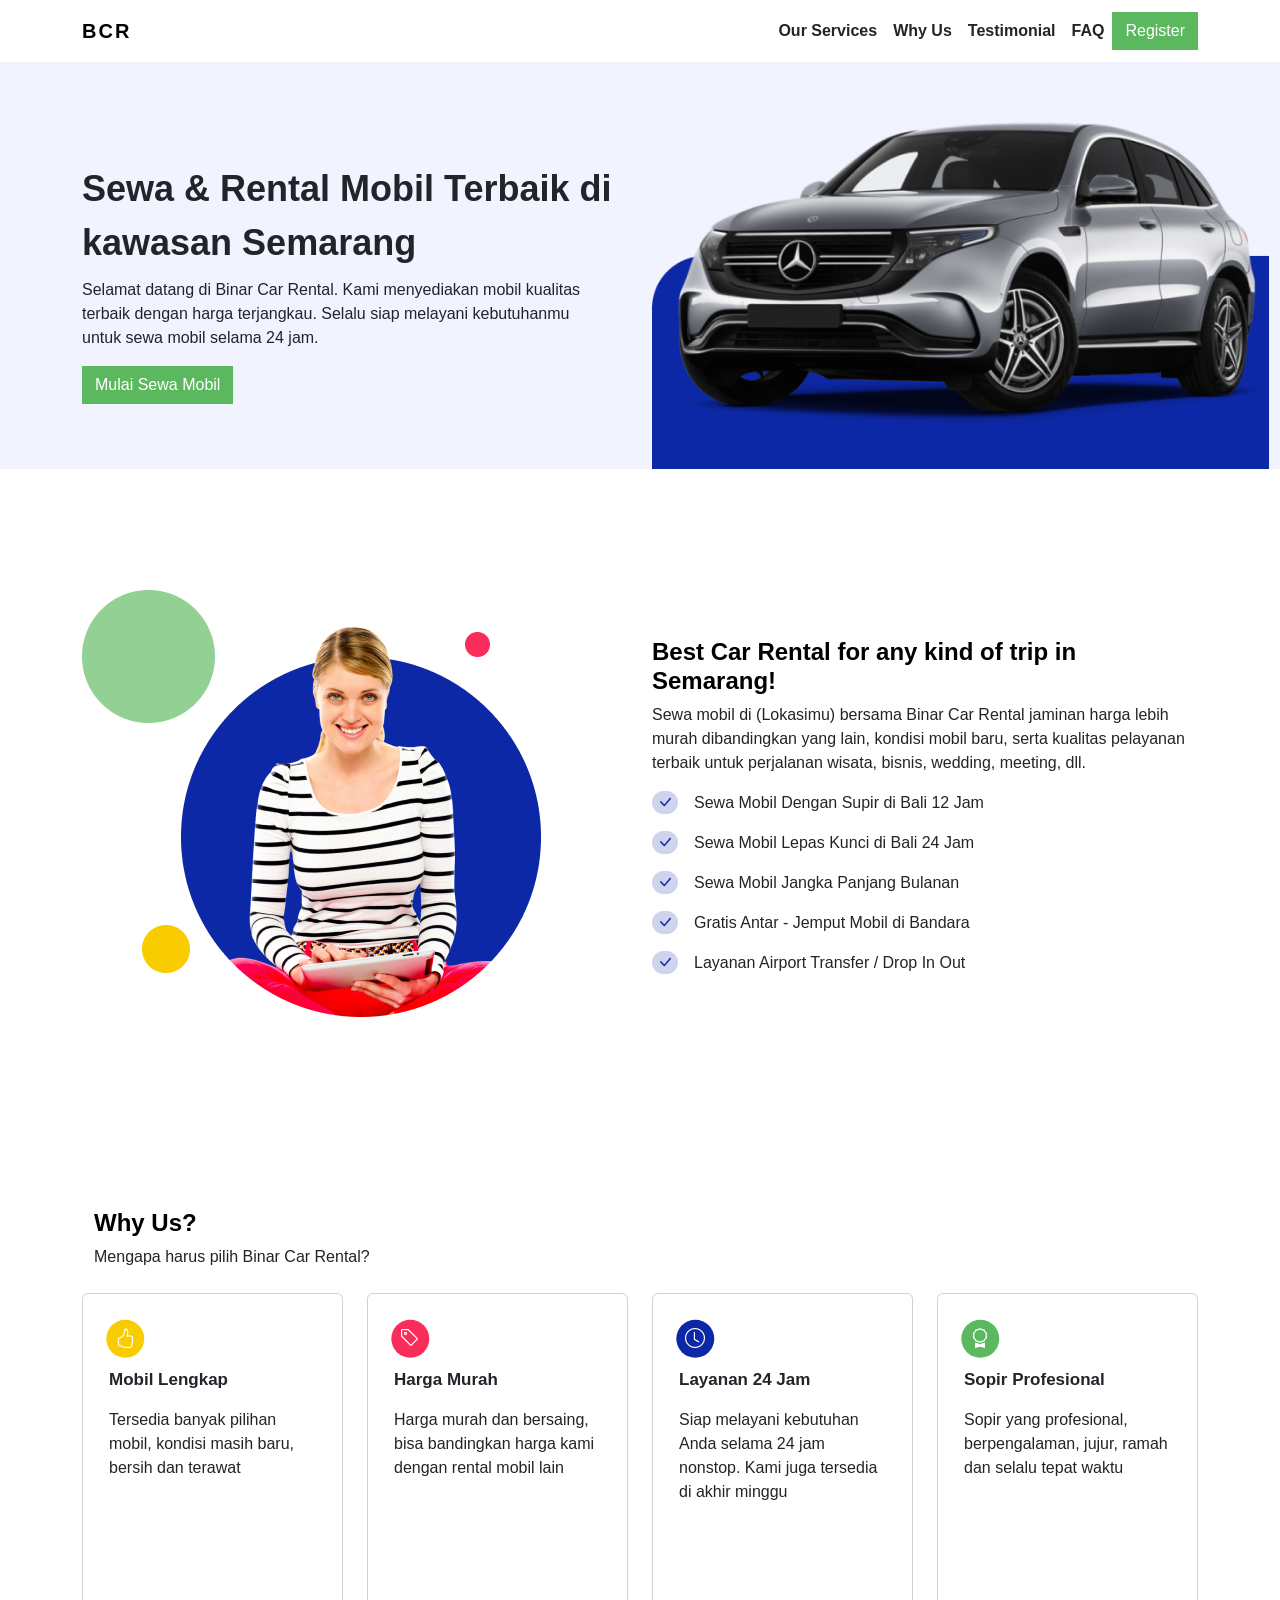
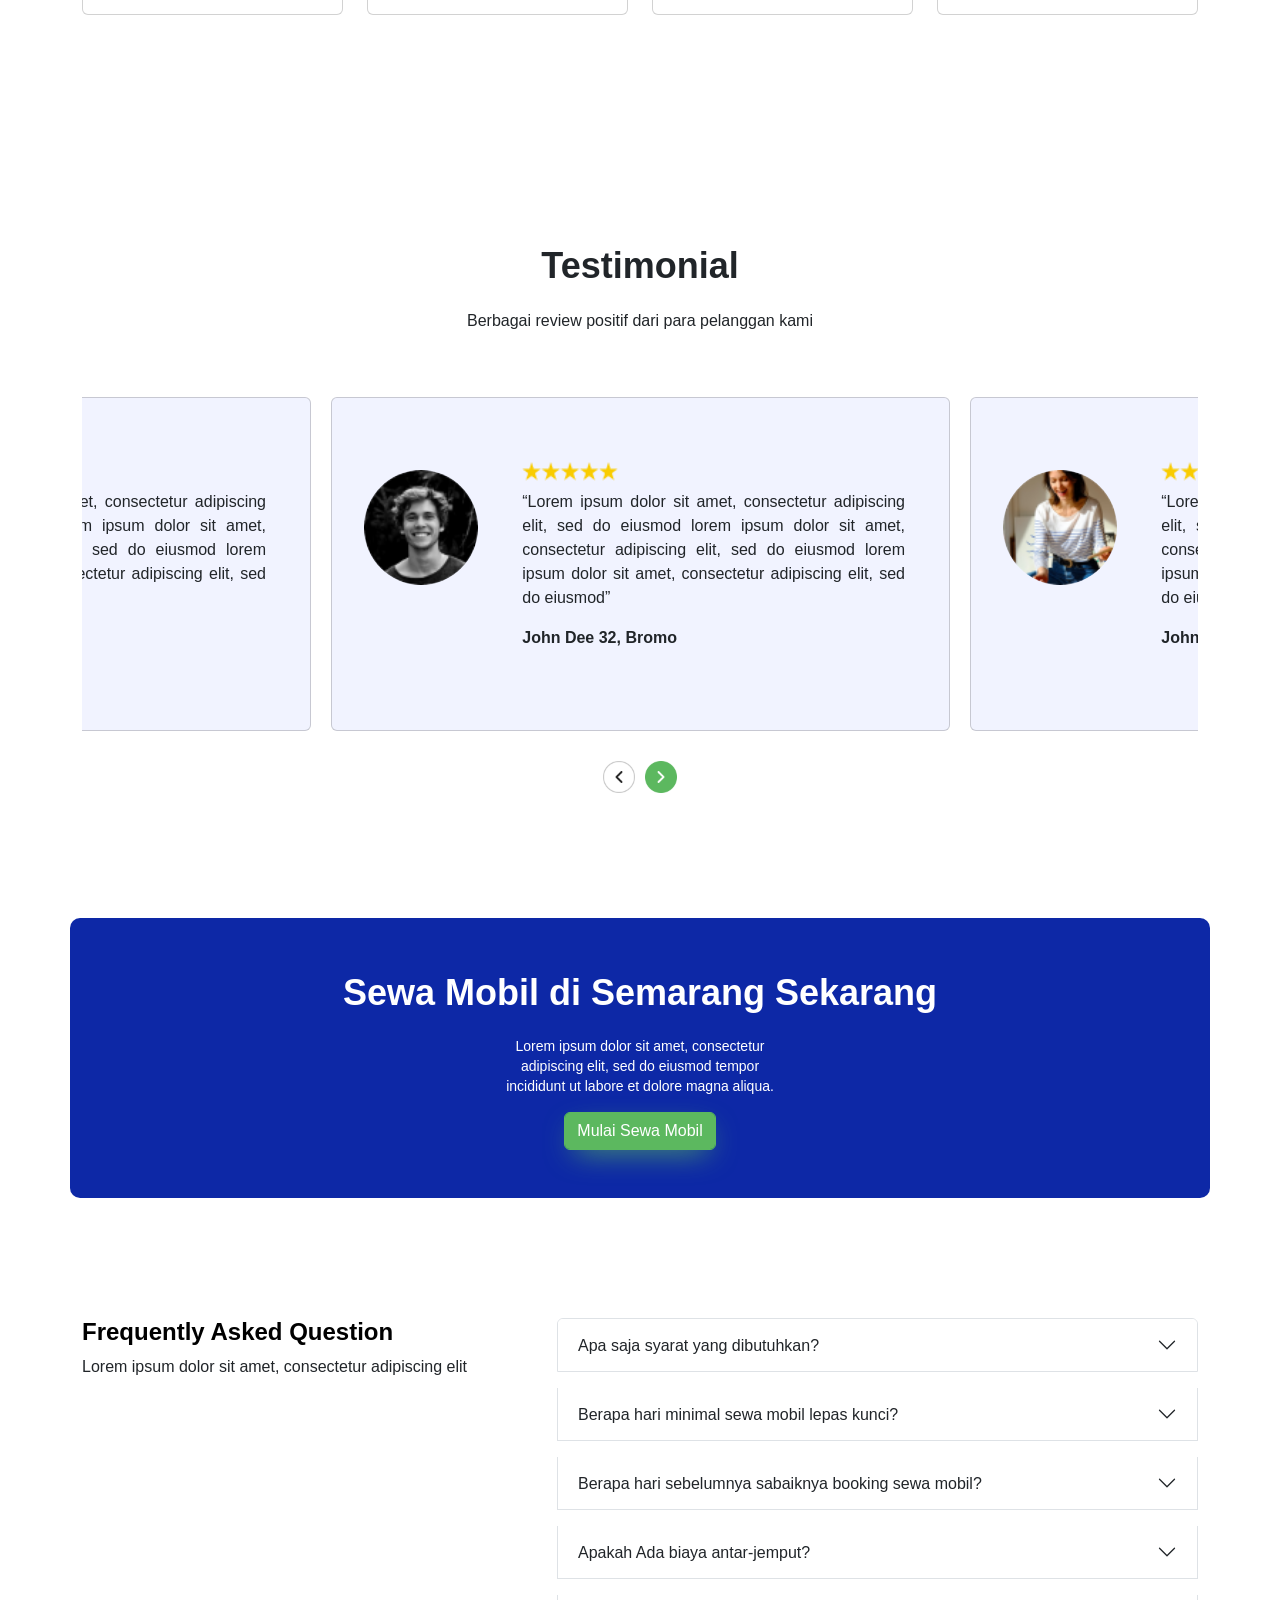
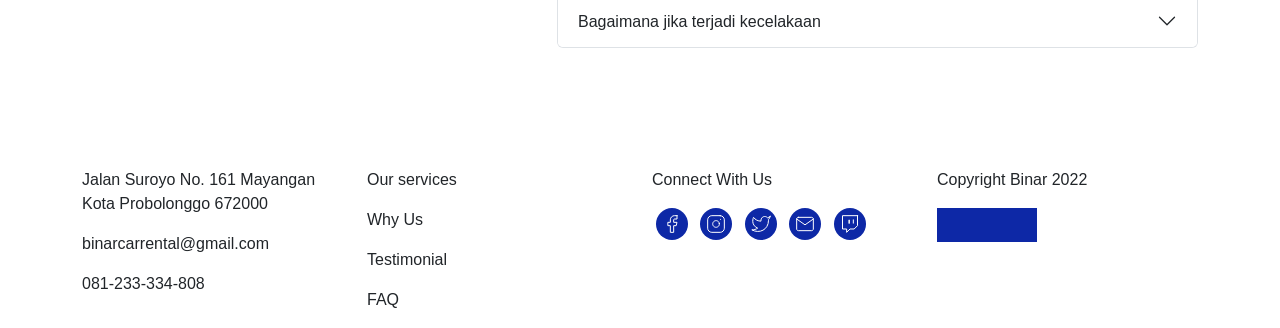
==== public/index.html @ a54ade49 "first change" ====
<!DOCTYPE html>
<html lang="en">

<head>
  <meta charset="UTF-8">
  <meta http-equiv="X-UA-Compatible" content="IE=edge">
  <meta name="viewport" content="width=device-width, initial-scale=1.0">
  <title>Binar Car Rental</title>
  <!-- CSS File -->
  <link rel="stylesheet" href="./style.css" />
  <!-- Caraousel Tools -->
  <link rel="stylesheet" href="asset/tools/OwlCarousel2-2.3.4/dist/assets/owl.carousel.css">
  <link rel="stylesheet" href="asset/tools/OwlCarousel2-2.3.4/dist/assets/owl.theme.default.css">
  <!-- Bootstrap Link -->
  <link rel="stylesheet" href="https://cdn.jsdelivr.net/npm/bootstrap-icons@1.9.1/font/bootstrap-icons.css" />
  <link href="https://cdn.jsdelivr.net/npm/bootstrap@5.3.0-alpha1/dist/css/bootstrap.min.css" rel="stylesheet"
    integrity="sha384-GLhlTQ8iRABdZLl6O3oVMWSktQOp6b7In1Zl3/Jr59b6EGGoI1aFkw7cmDA6j6gD" crossorigin="anonymous">
  <link href="https://cdn.jsdelivr.net/npm/bootstrap@5.3.0-alpha1/dist/css/bootstrap.min.css" rel="stylesheet"
    integrity="sha384-GLhlTQ8iRABdZLl6O3oVMWSktQOp6b7In1Zl3/Jr59b6EGGoI1aFkw7cmDA6j6gD" crossorigin="anonymous">
  <script src="https://cdn.jsdelivr.net/npm/bootstrap@5.3.0-alpha1/dist/js/bootstrap.bundle.min.js"
    integrity="sha384-w76AqPfDkMBDXo30jS1Sgez6pr3x5MlQ1ZAGC+nuZB+EYdgRZgiwxhTBTkF7CXvN"
    crossorigin="anonymous"></script>
</head>

<style>
  h1 {
    font-weight: 700;
    font-size: 36px;
    line-height: 150%;
  }

  h2 {
    font-weight: 700;
    font-size: 24px;
    color: #000000;
  }

  h3 {
    font-weight: 700;
    font-size: 16px;
  }
</style>

<body>

  <!-- Bagian Navbar start -->
  <nav class="navbar navbar-expand-lg bg-transparent" style="font-weight: 600;">
    <div class="container-md">
      <a class="navbar-brand" href="#">BCR</a>
      <button class="navbar-toggler d-lg-none" type="button" data-bs-toggle="offcanvas"
        data-bs-target="#offcanvasRight" aria-controls="offcanvasNavbar">
        <span class="navbar-toggler-icon"></span>
      </button>
      <div class="offcanvas offcanvas-end" tabindex="-1" id="offcanvasRight" aria-labelledby="offcanvasNavbarLabel">
        <div class="offcanvas-header">
          <h3 class="my-auto">BCR</h3>
          <button type="button" class="btn-close" data-bs-dismiss="offcanvas" data-bs-target="#offcanvasNavbar"
            aria-label="Close"></button>
        </div>
        <div class="offcanvas-body justify-content-end">
          <ul class="navbar-nav justify-content-md-end flex-lg-grow-1 align-items-sm-center">
            <li class="nav-item">
              <a href="#our-services" class="nav-link text-dark">Our Services</a>
            </li>
            <li class="nav-item">
              <a href="#why-us" class="nav-link text-dark">Why Us</a>
            </li>
            <li class="nav-item">
              <a href="#testimonial" class="nav-link text-dark">Testimonial</a>
            </li>
            <li class="nav-item">
              <a href="#faq" class="nav-link text-dark">FAQ</a>
            </li>
            <li class="nav-item">
              <a class="btn btn-register mx-11 my-1" href="#">Register</a>
            </li>
          </ul>
        </div>
      </div>
    </div>
  </nav>
  <!-- Bagian Navbar End -->

  <!-- Bagian Main Start -->
  <section style="background-color: #f1f3ff" id="main">
    <div class="container">
      <div class="row">
        <div class="col-lg-6" style="padding-top: 100px;">
          <h1 class="fw-bold">Sewa & Rental Mobil Terbaik di kawasan Semarang</h1>
          <p style="padding-right: 20px;">
            Selamat datang di Binar Car Rental. Kami menyediakan mobil kualitas terbaik dengan harga terjangkau. Selalu
            siap melayani kebutuhanmu untuk sewa mobil selama 24 jam.
          </p>
          <a class="btn btn-utama" href="findcar.html">Mulai Sewa Mobil</a>

        </div>
        <div class="col-lg-6" style="padding-top: 50px;">
          <img class="img" width="113%" src="asset/img/carimg.png" alt="">
        </div>
      </div>
    </div>
  </section>
  <!-- Bagian Main End -->

  <!-- Bagian Service Start -->
  <section id="our-services">
    <div class="container">
      <div class="row d-flex justify-content-center">
        <div class="col-lg-6 col-md-12">
          <img src="asset/img/img_service.png" alt="services" class="mb-4 img-fluid" />
        </div>
        <div class="col-md-6 d-flex justify-content-center align-items-start flex-column my-5">
          <h2>Best Car Rental for any kind of trip in Semarang!</h3>
            <p>Sewa mobil di (Lokasimu) bersama Binar Car Rental jaminan harga lebih murah dibandingkan yang
              lain, kondisi mobil baru, serta kualitas pelayanan terbaik untuk perjalanan wisata, bisnis,
              wedding, meeting, dll.
            </p>
            <div class="custom-list">
              <p class="custom-text pe-2"><i class="bi bi-check-lg me-3"></i>Sewa Mobil Dengan Supir di Bali
                12 Jam
              </p>
              <p class="custom-text-2 pe-2"><i class="bi bi-check-lg me-3"></i>Sewa Mobil Lepas Kunci di Bali
                24
                Jam</p>
              <p class="custom-text pe-2"><i class="bi bi-check-lg me-3"></i>Sewa Mobil Jangka Panjang Bulanan
              </p>
              <p class="custom-text pe-2"><i class="bi bi-check-lg me-3"></i>Gratis Antar - Jemput Mobil di
                Bandara</p>
              <p class="custom-text pe-2"><i class="bi bi-check-lg me-3"></i>Layanan Airport Transfer / Drop
                In Out</p>
            </div>
        </div>
      </div>
    </div>
  </section>
  <!-- Bagian Service End -->

  <!-- Bagian Why-us Start -->
  <section class="why-us py-5" id="why-us" class="bg-white" style="width: 100%">
    <div class="container">
      <div class="container-fluid text-center">
        <h2 class="text-lg-start">Why Us?</h2>
        <p class="text-lg-start">Mengapa harus pilih Binar Car Rental?</p>
      </div>
      <div class="row">
        <div class="col-12 col-sm-6 col-md-3 my-2">
          <div class="card">
            <div class="card-body yellow">
              <i class="bi bi-hand-thumbs-up"></i>
              <p>Mobil Lengkap</p>
              <p>Tersedia banyak pilihan mobil, kondisi masih baru, bersih dan terawat
              </p>
            </div>
          </div>
        </div>
        <div class="col-12 col-sm-6 col-md-3 my-2">
          <div class="card">
            <div class="card-body red">
              <i class="bi bi-tag"></i>
              <p>Harga Murah</p>
              <p>Harga murah dan bersaing, bisa bandingkan harga kami dengan rental mobil lain</p>
            </div>
          </div>
        </div>
        <div class="col-12 col-sm-6 col-md-3 my-2">
          <div class="card">
            <div class="card-body blue">
              <i class="bi bi-clock"></i>
              <p>Layanan 24 Jam</p>
              <p>Siap melayani kebutuhan Anda selama 24 jam nonstop. Kami juga tersedia di akhir minggu
              </p>
            </div>
          </div>
        </div>
        <div class="col-12 col-sm-6 col-md-3 my-2">
          <div class="card">
            <div class="card-body green">
              <i class="bi bi-award"></i>
              <p>Sopir Profesional</p>
              <p>Sopir yang profesional, berpengalaman, jujur, ramah dan selalu tepat waktu</p>
            </div>
          </div>
        </div>
      </div>
    </div>
  </section>
  <!-- Bagian Why-us End -->

  <!-- Bagian Testimoni Start -->
  <section class="carousel" id="testimonial">
    <div class="container">
      <div class="row">
        <div class="col-lg-12 text-center my-5">
          <h1 class="fw-bold">Testimonial</h1>
          <p class="mt-3">Berbagai review positif dari para pelanggan kami</p>
        </div>
      </div>
      <div class="owl-carousel owl-theme">
        <div class="item">
          <div class="card mb-3">
            <div class=" row py-5 px-2 mx-2 ">
              <div class="col-lg-3 text-lg-center px-3 ">
                <br>
                <img src="asset/img/img_photo.png " class="img-fluid rounded-circle" width="80px " alt="... "
                  style=" margin-left: auto; margin-right: auto; ">
              </div>
              <div class="col-lg-9 text-center text-md-center">
                <div class="card-body ">
                  <img src="asset/img/Rate.png " alt=" " class="w-25 mb-3 mb-lg-2">
                  <p class="card-text ">“Lorem ipsum dolor sit amet, consectetur adipiscing elit, sed do eiusmod lorem
                    ipsum dolor sit amet, consectetur adipiscing elit, sed do eiusmod lorem ipsum dolor sit amet,
                    consectetur adipiscing elit, sed do eiusmod”</p>
                  <p class="fw-bold ">John Dee 32, Bromo</p>
                </div>
              </div>
            </div>
          </div>
        </div>
        <div class="item">
          <div class="card mb-3">
            <div class=" row py-5 px-2 mx-2 ">
              <div class="col-lg-3 text-lg-center px-3 ">
                <br>
                <img src="asset/img/img_photo_2.png " class="img-fluid rounded-circle " width="80px " alt="... "
                  style=" margin-left: auto; margin-right: auto; ">
              </div>
              <div class="col-lg-9 text-md-center text-md-center">
                <div class="card-body ">
                  <img src="asset/img/Rate.png " alt=" " class="w-25 mb-3 mb-lg-2 ">
                  <p class="card-text ">“Lorem ipsum dolor sit amet, consectetur adipiscing elit, sed do eiusmod lorem
                    ipsum dolor sit amet, consectetur adipiscing elit, sed do eiusmod lorem ipsum dolor sit amet,
                    consectetur adipiscing elit, sed do eiusmod”</p>
                  <p class="fw-bold ">John Dee 32, Bromo</p>
                </div>
              </div>
            </div>
          </div>
        </div>
        <div class="item">
          <div class="card mb-3">
            <div class=" row py-5 px-2 mx-2 ">
              <div class="col-lg-3 text-lg-center px-3 ">
                <br>
                <img src="asset/img/img_photo.png " class="img-fluid rounded-circle " width="80px " alt="... "
                  style=" margin-left: auto; margin-right: auto; ">
              </div>
              <div class="col-lg-9 text-md-center text-md-center">
                <div class="card-body ">
                  <img src="asset/img/Rate.png " alt=" " class="w-25 mb-3 mb-lg-2 ">
                  <p class="card-text ">“Lorem ipsum dolor sit amet, consectetur adipiscing elit, sed do eiusmod lorem
                    ipsum dolor sit amet, consectetur adipiscing elit, sed do eiusmod lorem ipsum dolor sit amet,
                    consectetur adipiscing elit, sed do eiusmod”</p>
                  <p class="fw-bold ">John Dee 32, Bromo</p>
                </div>
              </div>
            </div>
          </div>
        </div>
        <div class="item">
          <div class="card mb-3">
            <div class=" row py-5 px-2 mx-2 ">
              <div class="col-lg-3 text-lg-center px-3 ">
                <br>
                <img src="asset/img/img_photo.png " class="img-fluid rounded-circle " width="80px " alt="... "
                  style=" margin-left: auto; margin-right: auto; ">
              </div>
              <div class="col-lg-9 text-md-center text-md-center">
                <div class="card-body ">
                  <img src="asset/img/Rate.png " alt=" " class="w-25 mb-3 mb-lg-2 ">
                  <p class="card-text ">“Lorem ipsum dolor sit amet, consectetur adipiscing elit, sed do eiusmod lorem
                    ipsum dolor sit amet, consectetur adipiscing elit, sed do eiusmod lorem ipsum dolor sit amet,
                    consectetur adipiscing elit, sed do eiusmod”</p>
                  <p class="fw-bold ">John Dee 32, Bromo</p>
                </div>
              </div>
            </div>
          </div>
        </div>
      </div>
    </div>
  </section>
  <!-- Bagian Testimoni End -->

  <!-- Bagian Get Start -->
  <section class="get">
    <div class="container">
      <div class="row">
        <div class="col-lg-12 text-lg-center text-center py-5">
          <h1 class="text-white fw-bold">Sewa Mobil di Semarang Sekarang</h1>
          <p class="text-white pt-2">Lorem ipsum dolor sit amet, consectetur adipiscing elit, sed do eiusmod tempor
            incididunt ut labore et dolore magna aliqua. </p>
          <a class="btn btn-success" href="#">Mulai Sewa Mobil</a>
        </div>
      </div>
    </div>
  </section>
  <!-- Bagian Get End -->

  <!-- Bagian FAQ Start -->
  <section class="faq" id="faq">
    <div class="container">
      <div class="row">
        <div class="col-lg-5 title-faq">
          <h2 class="fw-bold">Frequently Asked Question</h2>
          <p>Lorem ipsum dolor sit amet, consectetur adipiscing elit</p>
        </div>
        <div class="col-lg-7">
          <div class="accordion" id="accordionExample">
            <div class="accordion-item">
              <h2 class="accordion-header" id="headingOne">
                <button class="accordion-button collapsed" type="button" data-bs-toggle="collapse"
                  data-bs-target="#collapseOne" aria-expanded="false" aria-controls="collapseOne">
                  Apa saja syarat yang dibutuhkan?
                </button>
              </h2>
              <div id="collapseOne" class="accordion-collapse collapse" aria-labelledby="headingOne"
                data-bs-parent="#accordionExample">
                <div class="accordion-body">
                  <strong>This is the first item's accordion body.</strong> It is shown by default, until the collapse
                  plugin adds the appropriate classes that we use to style each element. These classes control the
                  overall appearance,
                  as well as the showing and hiding via CSS transitions. You can modify any of this with custom CSS or
                  overriding our default variables. It's also worth noting that just about any HTML can go within the
                  <code>.accordion-body</code>,
                  though the transition does limit overflow.
                </div>
              </div>
            </div>
            <div class="accordion-item mt-3">
              <h2 class="accordion-header" id="headingTwo">
                <button class="accordion-button collapsed" type="button" data-bs-toggle="collapse"
                  data-bs-target="#collapseTwo" aria-expanded="false" aria-controls="collapseTwo">
                  Berapa hari minimal sewa mobil lepas kunci?
                </button>
              </h2>
              <div id="collapseTwo" class="accordion-collapse collapse" aria-labelledby="headingTwo"
                data-bs-parent="#accordionExample">
                <div class="accordion-body">
                  <strong>This is the second item's accordion body.</strong> It is hidden by default, until the collapse
                  plugin adds the appropriate classes that we use to style each element. These classes control the
                  overall appearance,
                  as well as the showing and hiding via CSS transitions. You can modify any of this with custom CSS or
                  overriding our default variables. It's also worth noting that just about any HTML can go within the
                  <code>.accordion-body</code>,
                  though the transition does limit overflow.
                </div>
              </div>
            </div>
            <div class="accordion-item mt-3">
              <h2 class="accordion-header" id="headingThree">
                <button class="accordion-button collapsed" type="button" data-bs-toggle="collapse"
                  data-bs-target="#collapseThree" aria-expanded="false" aria-controls="collapseThree">
                  Berapa hari sebelumnya sabaiknya booking sewa mobil?
                </button>
              </h2>
              <div id="collapseThree" class="accordion-collapse collapse" aria-labelledby="headingThree"
                data-bs-parent="#accordionExample">
                <div class="accordion-body">
                  <strong>This is the third item's accordion body.</strong> It is hidden by default, until the collapse
                  plugin adds the appropriate classes that we use to style each element. These classes control the
                  overall appearance,
                  as well as the showing and hiding via CSS transitions. You can modify any of this with custom CSS or
                  overriding our default variables. It's also worth noting that just about any HTML can go within the
                  <code>.accordion-body</code>,
                  though the transition does limit overflow.
                </div>
              </div>
            </div>
            <div class="accordion-item mt-3">
              <h2 class="accordion-header" id="headingThree">
                <button class="accordion-button collapsed" type="button" data-bs-toggle="collapse"
                  data-bs-target="#collapseFour" aria-expanded="false" aria-controls="collapseFour">
                  Apakah Ada biaya antar-jemput?
                </button>
              </h2>
              <div id="collapseFour" class="accordion-collapse collapse" aria-labelledby="headingFour"
                data-bs-parent="#accordionExample">
                <div class="accordion-body">
                  <strong>This is the third item's accordion body.</strong> It is hidden by default, until the collapse
                  plugin adds the appropriate classes that we use to style each element. These classes control the
                  overall appearance,
                  as well as the showing and hiding via CSS transitions. You can modify any of this with custom CSS or
                  overriding our default variables. It's also worth noting that just about any HTML can go within the
                  <code>.accordion-body</code>,
                  though the transition does limit overflow.
                </div>
              </div>
            </div>
            <div class="accordion-item mt-3">
              <h2 class="accordion-header" id="headingFive">
                <button class="accordion-button collapsed" type="button" data-bs-toggle="collapse"
                  data-bs-target="#collapseFive" aria-expanded="false" aria-controls="collapseFive">
                  Bagaimana jika terjadi kecelakaan
                </button>
              </h2>
              <div id="collapseFive" class="accordion-collapse collapse" aria-labelledby="headingFive"
                data-bs-parent="#accordionExample">
                <div class="accordion-body">
                  <strong>This is the third item's accordion body.</strong> It is hidden by default, until the collapse
                  plugin adds the appropriate classes that we use to style each element. These classes control the
                  overall appearance,
                  as well as the showing and hiding via CSS transitions. You can modify any of this with custom CSS or
                  overriding our default variables. It's also worth noting that just about any HTML can go within the
                  <code>.accordion-body</code>,
                  though the transition does limit overflow.
                </div>
              </div>
            </div>
          </div>
        </div>
      </div>
    </div>
  </section>
  <!-- Bagian FAQ End -->

<!-- Bagian Footer Start -->
  <footer>
    <div class="container">
      <div class="row">
        <div class="col-md-3 mx-auto">
          <p class="fw-light">
            Jalan Suroyo No. 161 Mayangan Kota Probolonggo 672000
          </p>
          <p class="fw-light">
            binarcarrental@gmail.com
          </p class="fw-light">
          <p>081-233-334-808</p>
        </div>
        <div class="col-md-3 mx-auto">
          <p>Our services</p>
          <p>Why Us</p>
          <p>Testimonial</p>
          <p>FAQ</p>
        </div>
        <div class="col-md-3 mx-auto">
          <p class="fw-light">Connect With Us</p>
          <p>
            <img class="mx-1" src="asset/img/icon_facebook.svg" alt="">
            <img class="mx-1" src="asset/img/icon_instagram.svg" alt="">
            <img class="mx-1" src="asset/img/icon_twitter.svg" alt="">
            <img class="mx-1" src="asset/img/icon_mail.svg" alt="">
            <img class="mx-1" src="asset/img/icon_twitch.svg" alt="">
          </p>
        </div>
        <div class="col-md-3 mx-auto">
          <p>Copyright Binar 2022</p>
          <img src="asset/img/logo.png" alt="" width="100px">
        </div>
      </div>
    </div>
  </footer>
  <!-- Bagian Footer End -->


</body>
<!-- Caraousel Javascript Start -->
<script src="https://ajax.googleapis.com/ajax/libs/jquery/1.11.1/jquery.min.js"></script>
<script src="asset/tools/OwlCarousel2-2.3.4/dist/owl.carousel.js "></script>
<script>
  $(' .owl-carousel ').owlCarousel({
    loop: true,
    margin: 20,
    autoWidth: true,
    autoHeight: true,
    nav: true,
    center: true,
    dots: false,
    navText: ["<img width='32px' src='asset/img/Leftbutton.png'>", "<img  width='32px' src='asset/img/Rightbutton.png'>"],
    responsiveClass: true,
    responsive: {
      0: {
        items: 1,
        nav: true,
        loop: true,
        autoWidth: true,
        autoHeight: true,
      },
      600: {
        items: 1,
        nav: true,
        loop: true,
        autoWidth: true,
        autoHeight: true,

      }
    }

  })
  $('.owl-carousel1').owlCarousel({
    loop: true,
    margin: 10,
    responsiveClass: true,
    responsive: {
      0: {
        items: 1,
        nav: true
      },
      600: {
        items: 3,
        nav: false
      },
      1000: {
        items: 5,
        nav: true,
        loop: false
      }
    }
  })
</script>
<!-- Caraousel Javascript End -->

</html>
---- public/style.css ----
* {
    margin: 0;
    padding: 0;
    font-family: Arial, Helvetica, sans-serif;
  }

  body {
    background-color: white;
    font-family: Arial, Helvetica, sans-serif;
  }
  

  section {
    scroll-margin-top: 100px;
    margin-bottom: 120px;
  }
  
  /* Navbar Section Start */


  .navbar {
    background-color: #f1f3ff;
}


  nav.navbar {
    background-color: #f1f3ff;
  }
  
  .navbar-brand {
    text-transform: uppercase;
    font-weight: 700;
    letter-spacing: 2px;
  }

  .home1 {
    background-color: #f1f3ff;
  }

  #header {
    transition: all 0.5s;
    background: #f1f3ff;
    z-index: 997;
    border-bottom: 1px solid #e6f2fb;
  }

  .navbar .btn-register {
    background-color: #5CB85F;
    color: #ffff;
    border-radius: 0;
  }
  
  .navbar .btn-register:hover {
    background-color: white;
    color: #232323;
  }

  .btn.btn-utama {
    background-color: #5CB85F;
    color: #ffff;
    border-radius: 0;
  }


  /* main page start */


  .btn.btn-success {
    border: 1px solid #5cb85f;
    color: #ffffff;
    box-shadow: 1px 10px 30px -10px #5cb85f;
    display: inline-block;
    transition: all 0.3s;
    position: relative;
    overflow: hidden;
    z-index: 1;
  }
  
  .btn.btn-success:after {
    content: "";
    position: absolute;
    bottom: 0;
    left: 0;
    width: 100%;
    height: 100%;
    background-color: #5cb85f;
    z-index: -2;
  }
  
  .btn.btn-success:before {
    content: "";
    position: absolute;
    bottom: 0;
    left: 0;
    width: 0%;
    height: 100%;
    background-color: #ffffff;
    transition: all 0.3s;
    z-index: -1;
  }

  .d-flex p .bi-check-lg {
    background-color: #CFD4ED;
    color: #0D28A6;
    border-radius: 15px;
    padding: 3px 5px;
}

/* why us section start */

.why-us .card-body {
    display: flex;
    flex-direction: column;
    position: relative;
    cursor: pointer;
    transition: .5s ease;
    overflow: hidden;
    margin: 10px;
    min-height: 300px;
  }
  
  .why-us .card-body p:nth-child(2) {
    margin-top: 5%;
    font-weight: 600;
    font-size: 17px;

  }
  
  .why-us .card-body .bi {
    color: white;
    font-size: 20px;
    border-radius: 20px;
    padding: 3px 6px;
    z-index: 1;
  }
  
  
  .why-us .card-body.green::before {
    position: absolute;
    content: '';
    left: 0;
    top: 0;
    border-radius: 1px;
    width: 100%;
    height: 100%;
    background-color: #5CB85F;
    transition: .5s ease;
    clip-path: circle(7% at 32.3px 34.3px);
  }
  
  .why-us .card-body.yellow::before {
    position: absolute;
    content: '';
    left: 0;
    top: 0;
    border-radius: 1px;
    width: 100%;
    height: 100%;
    background-color: #F9CC00;
    transition: .5s ease;
    clip-path: circle(7% at 32.3px 34.3px);
  }
  
  .why-us .card-body.blue::before {
    position: absolute;
    content: '';
    left: 0;
    top: 0;
    border-radius: 1px;
    width: 100%;
    height: 100%;
    background-color: #0D28A6;
    transition: .5s ease;
    clip-path: circle(7% at 32.3px 34.3px);
  }
  
  .why-us .card-body.red::before {
    position: absolute;
    content: '';
    left: 0;
    top: 0;
    border-radius: 1px;
    width: 100%;
    height: 100%;
    background-color: #FA2C5A;
    transition: .5s ease;
    clip-path: circle(7% at 32.3px 34.3px);
  }

  /* Caraousel Section Start */
  .carousel .item {
    max-width: 619px;
  }
  
  .carousel .item .card {
    background-color: #F1F3FF;
  }
  
  .carousel .item .card .card-body {
    text-align: justify;
  }
  
  /* get Section Start */
  .get {
    margin-top: 100px;
  }
  
  .get .container {
    background-color: #0D28A6;
    border-radius: 10px;
  }
  
  .get .container p {
    line-height: 20px;
    padding: 0 420px;
    font-size: 14px;
  }

  /* FAQ Section Start */
  .faq {
    margin-top: 100px;
  }
  
  .faq .title-faq {
    text-align: left;
  }


  
@media (max-width: 1200px) {
  .get {
    margin-top: 100px;
  } 
  .get .container {
    background-color: #0D28A6;
    border-radius: 10px;
  }
  .get .container p {
    line-height: 20px;
    padding: 0 200px;
    font-size: 14px;
  }
}

@media (max-width: 992px) {
  .owl-carousel .owl-stage-outer .owl-item img {
    width: 80px !important;
  }
  .owl-carousel .owl-stage-outer .owl-item .card {
    max-width: 350px;
  }
  .owl-carousel .owl-stage-outer .owl-item .card .card-body img {
    margin-right: auto;
    margin-left: auto;
  }
  .get .container h1 {
    padding: 0 70px;
  }
  .get .container p {
    padding: 0 80px;
    font-size: 15px;
  }
  .faq .title-faq {
    text-align: center;
  }
  .faq .title-faq h2 {
    font-weight: bold;
    font-size: 30px;
  }
  .faq .title-faq p {
    margin: 30px 0;
  }
}



/* cari mobil */
#cari-mobil {
	margin-top: -170px;
}
  
.filter-container {
	width: 80%;
}
  
#filter-result {
	padding-top: 20px;
	padding-bottom: 20px;
	width: 92%;
	margin-left: 108px;
}

.filter-content {
	max-width: 300px;
	padding: 20px;
	margin-bottom: 30px;
}

.filter-content img {
	align-self: center;
	border-radius: 5px;
}
  
.filter-icon {
	align-self: start;
}

#container-cars{
	justify-content: center ;
	margin-bottom: 100px; 
	margin-top: 100px;
}

/* car card */
.card.my-2.mx-2 {
	width: 25rem;
}

.card.my-2.mx-2 .img-fluid {
	object-fit:cover;
	height:250px;
}

.card.my-2.mx-2 .card-body .card-rent {
	font-weight: bold;
	font-style : 15px;
}

.card.my-2.mx-2 .card-body .car-desc {
	height: 80px;
}


.card.my-2.mx-2 .card-body .d-flex {
	align-items: center;
}

@media only screen and (max-width: 600px) {
	.item.d-flex {
		width: 70%;
	}

		/*offcanvas menu*/
	.offcanvas.offcanvas-end {
		width: 70%
	}

	.img-fluid.car-img {
		top: 10px;
		left: 16px;
		width: 345px;
		height: 199px;
		margin-left: 0px;
		align-items: center;
		align-content: center;
		align-self: center;
		position: relative;
		display: flex;
	}

	.btn.btn-success {
		margin-top: 16px;
	}

	.col-md.text-section {
		margin-left : 16px;
		margin-right: 16px;
		width: 328px;
		left: 16px;
		right: 16px;
		padding-top: 32px;
	}

	.container-2 {
		height:700px;
	}

	.img-fluid.smile-img{
		margin-top: 16px;
		width : 252px;
		height: 228px;
		margin-left: 54px;
		align-items: center;
		align-self: center;
		position: relative;
		display: flex;
		margin-bottom: 24px;
	}

	.col-md.m-auto h3{
		margin-left: 16px;
		margin-right: 16px;
	}
		
	.col-md.m-auto p{
		margin-left: 16px;
		margin-right: 16px;
	}

	.why-us .container .col-md.mt-5 h3{
		text-align: center;
	}

	.col-md.mt-5 .mt-3 {
		text-align: center;
	}

	.item.d-flex.align-items-center {
		display: flex;
		flex-direction: column;
		margin-left: 20px;
		width: 340px;
		height: 300px;
	}

	.item.d-flex.align-items-center .paragraph {
		font-size: 12px;
		padding-left : 32px;
		padding-right : 32px;
		text-align: center;
	}

	.right-wrap .icon-wrap.d-flex {
		padding-left: 168px;
	}

}
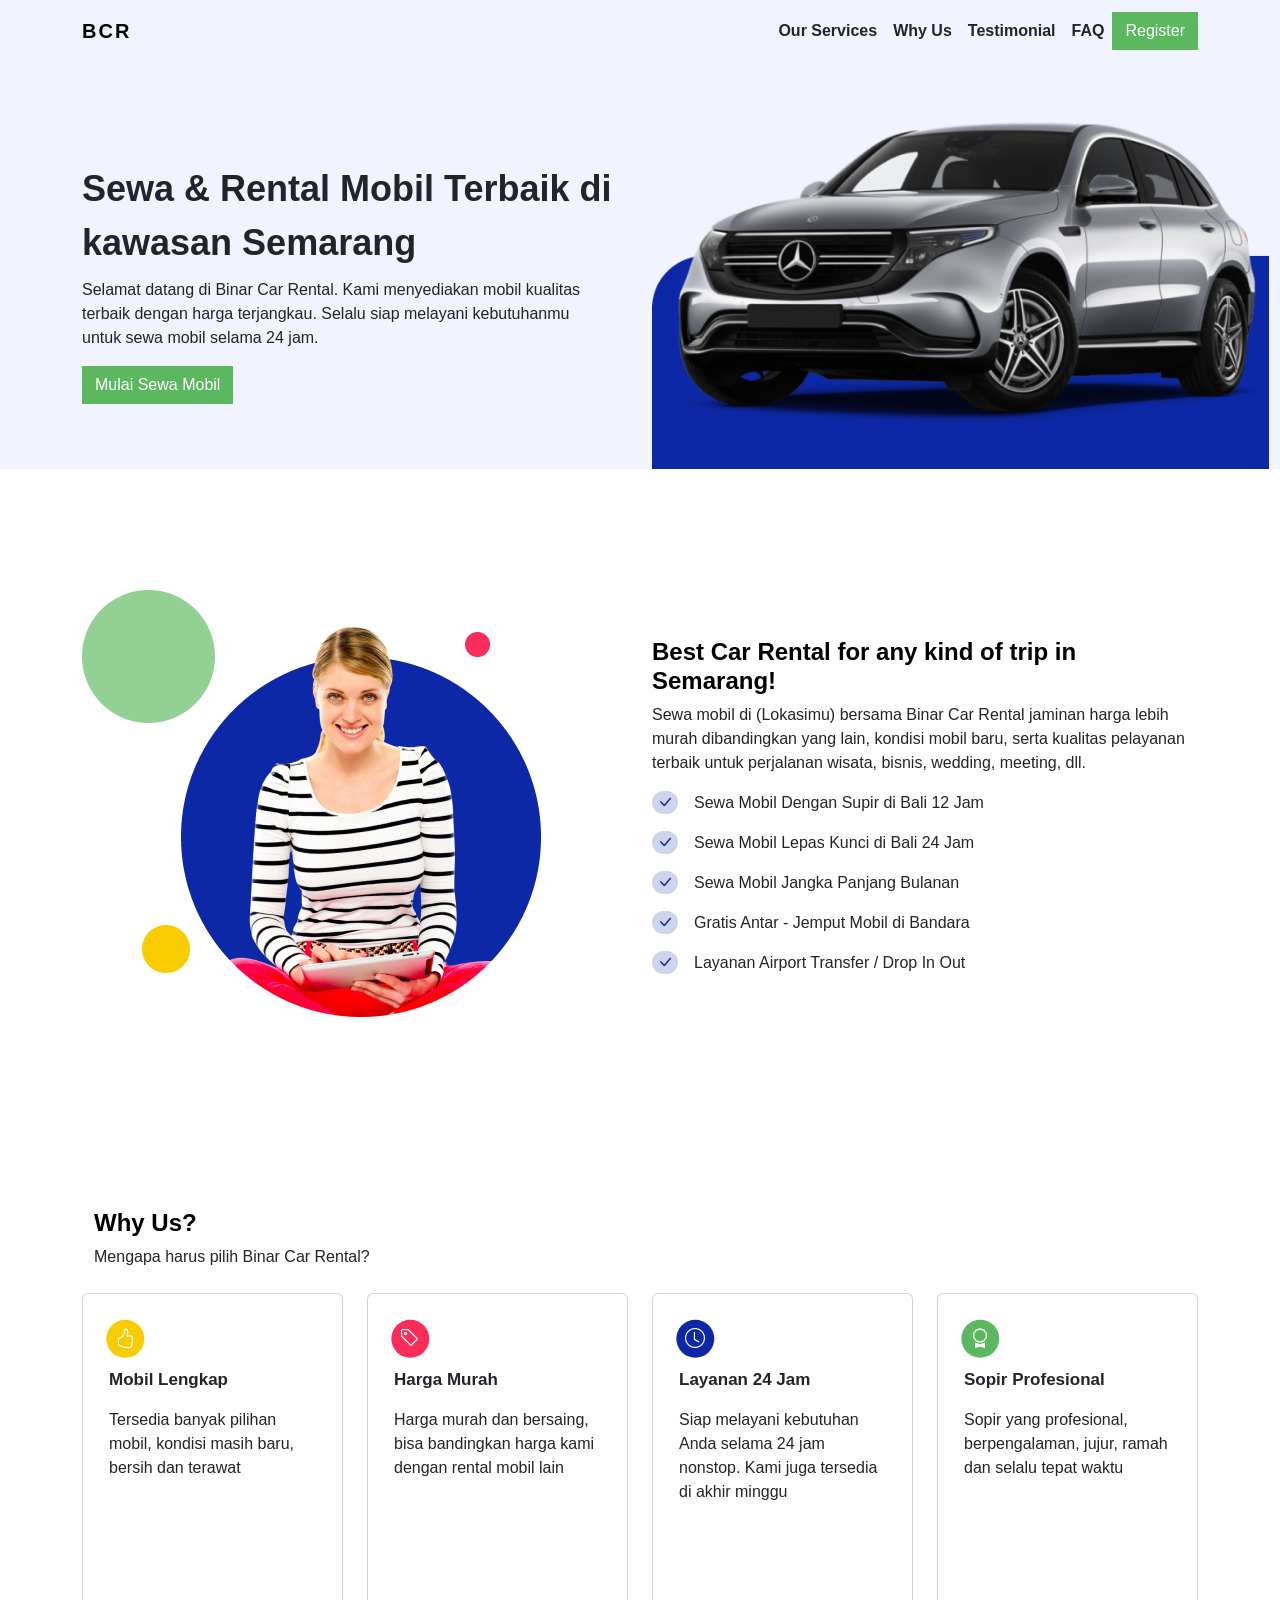
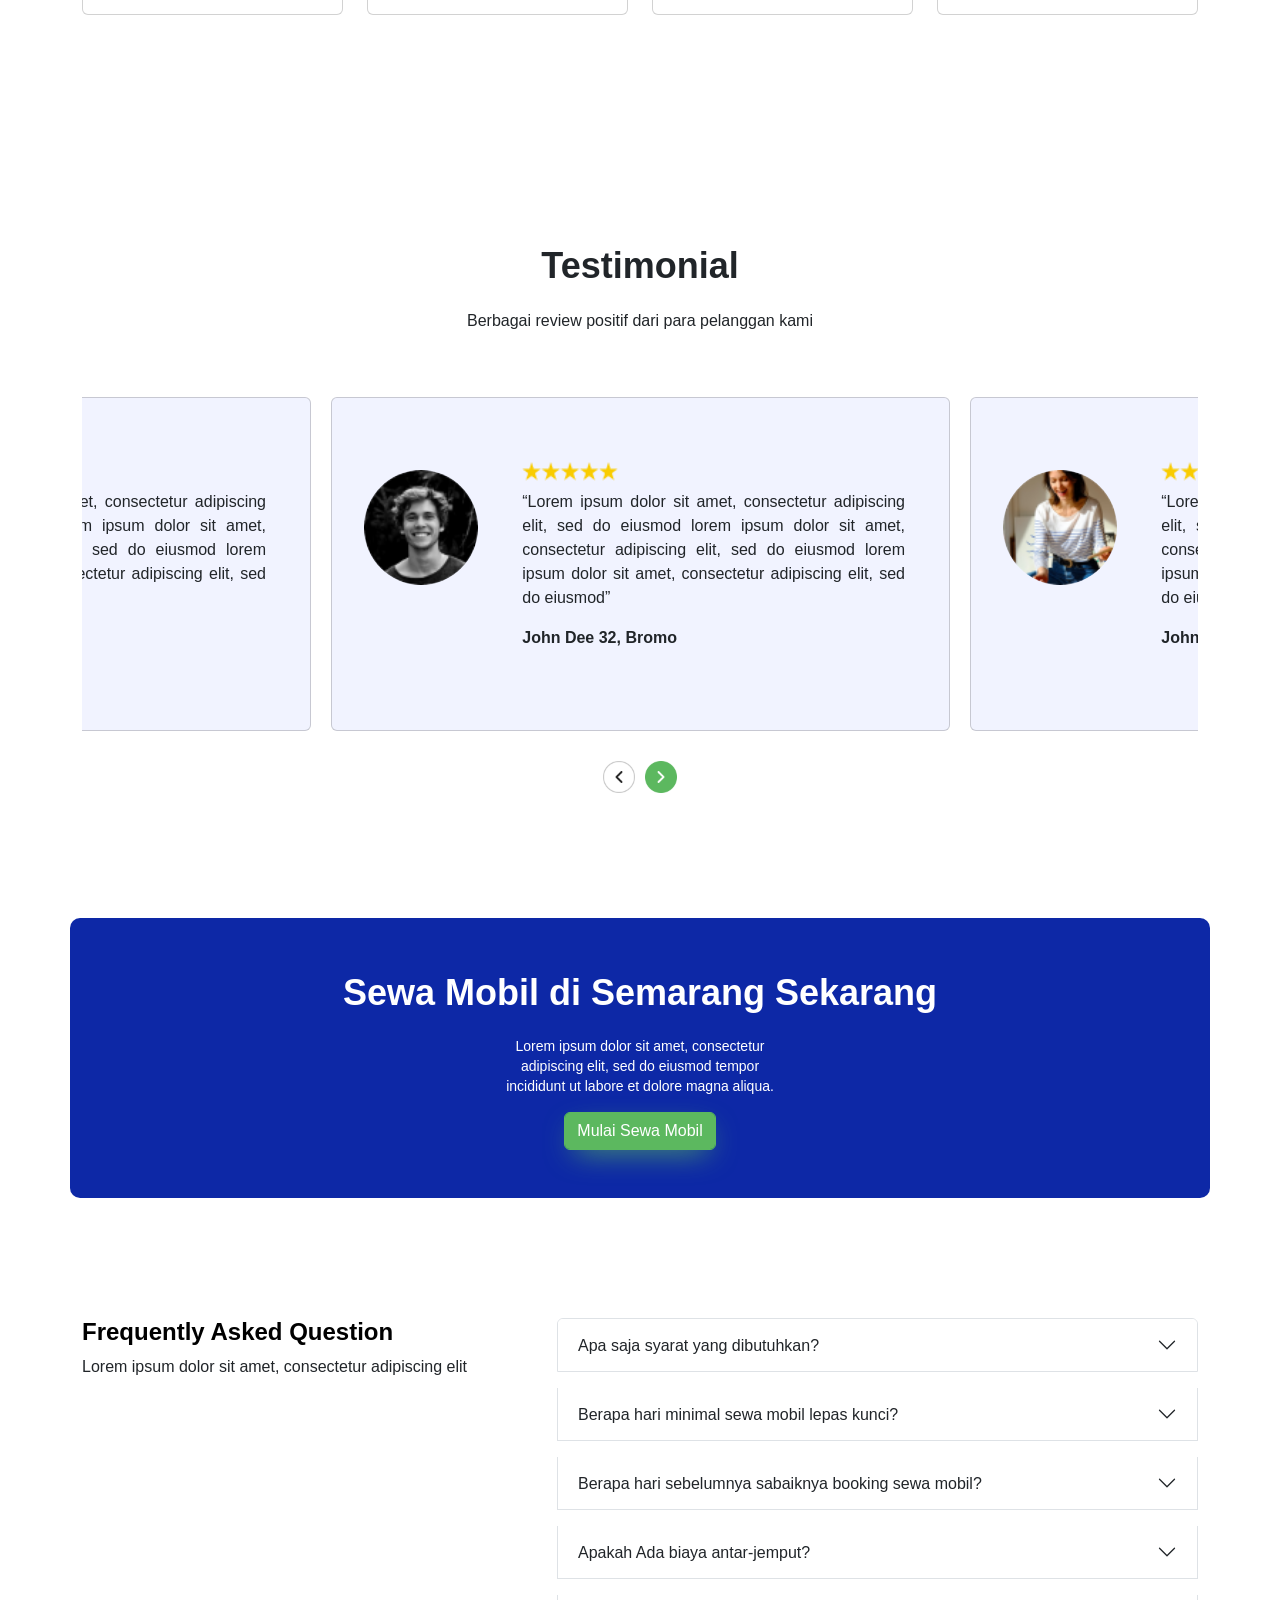
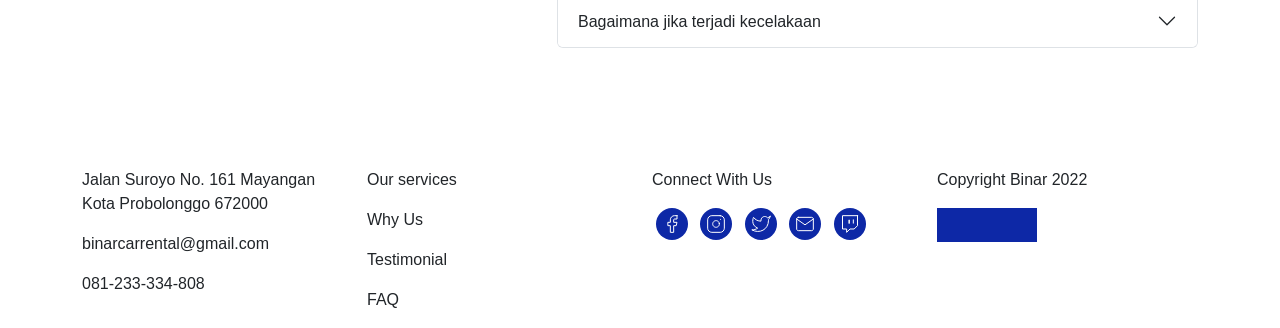
==== commit 33d4c289: "change" ====
--- a/public/index.html
+++ b/public/index.html
@@ -7,7 +7,7 @@
   <meta name="viewport" content="width=device-width, initial-scale=1.0">
   <title>Binar Car Rental</title>
   <!-- CSS File -->
-  <link rel="stylesheet" href="./style.css" />
+  <link rel="stylesheet" href="css/style.css" />
   <!-- Caraousel Tools -->
   <link rel="stylesheet" href="asset/tools/OwlCarousel2-2.3.4/dist/assets/owl.carousel.css">
   <link rel="stylesheet" href="asset/tools/OwlCarousel2-2.3.4/dist/assets/owl.theme.default.css">
@@ -44,7 +44,7 @@
 <body>
 
   <!-- Bagian Navbar start -->
-  <nav class="navbar navbar-expand-lg bg-transparent" style="font-weight: 600;">
+  <nav class="navbar navbar-expand-lg" style="font-weight: 600;">
     <div class="container-md">
       <a class="navbar-brand" href="#">BCR</a>
       <button class="navbar-toggler d-lg-none" type="button" data-bs-toggle="offcanvas"
--- a/public/css/style.css
+++ b/public/css/style.css
@@ -0,0 +1,434 @@
+* {
+    margin: 0;
+    padding: 0;
+    font-family: Arial, Helvetica, sans-serif;
+  }
+
+  body {
+    background-color: white;
+    font-family: Arial, Helvetica, sans-serif;
+  }
+  
+
+  section {
+    scroll-margin-top: 100px;
+    margin-bottom: 120px;
+  }
+  
+  /* Navbar Section Start */
+
+
+  .navbar {
+    background-color: #f1f3ff;
+}
+
+
+  nav.navbar {
+    background-color: #f1f3ff;
+  }
+  
+  .navbar-brand {
+    text-transform: uppercase;
+    font-weight: 700;
+    letter-spacing: 2px;
+  }
+
+  .home1 {
+    background-color: #f1f3ff;
+  }
+
+  #header {
+    transition: all 0.5s;
+    background: #f1f3ff;
+    z-index: 997;
+    border-bottom: 1px solid #e6f2fb;
+  }
+
+  .navbar .btn-register {
+    background-color: #5CB85F;
+    color: #ffff;
+    border-radius: 0;
+  }
+  
+  .navbar .btn-register:hover {
+    background-color: white;
+    color: #232323;
+  }
+
+  .btn.btn-utama {
+    background-color: #5CB85F;
+    color: #ffff;
+    border-radius: 0;
+  }
+
+
+  /* main page start */
+
+
+  .btn.btn-success {
+    border: 1px solid #5cb85f;
+    color: #ffffff;
+    box-shadow: 1px 10px 30px -10px #5cb85f;
+    display: inline-block;
+    transition: all 0.3s;
+    position: relative;
+    overflow: hidden;
+    z-index: 1;
+  }
+  
+  .btn.btn-success:after {
+    content: "";
+    position: absolute;
+    bottom: 0;
+    left: 0;
+    width: 100%;
+    height: 100%;
+    background-color: #5cb85f;
+    z-index: -2;
+  }
+  
+  .btn.btn-success:before {
+    content: "";
+    position: absolute;
+    bottom: 0;
+    left: 0;
+    width: 0%;
+    height: 100%;
+    background-color: #ffffff;
+    transition: all 0.3s;
+    z-index: -1;
+  }
+
+  .d-flex p .bi-check-lg {
+    background-color: #CFD4ED;
+    color: #0D28A6;
+    border-radius: 15px;
+    padding: 3px 5px;
+}
+
+/* why us section start */
+
+.why-us .card-body {
+    display: flex;
+    flex-direction: column;
+    position: relative;
+    cursor: pointer;
+    transition: .5s ease;
+    overflow: hidden;
+    margin: 10px;
+    min-height: 300px;
+  }
+  
+  .why-us .card-body p:nth-child(2) {
+    margin-top: 5%;
+    font-weight: 600;
+    font-size: 17px;
+
+  }
+  
+  .why-us .card-body .bi {
+    color: white;
+    font-size: 20px;
+    border-radius: 20px;
+    padding: 3px 6px;
+    z-index: 1;
+  }
+  
+  
+  .why-us .card-body.green::before {
+    position: absolute;
+    content: '';
+    left: 0;
+    top: 0;
+    border-radius: 1px;
+    width: 100%;
+    height: 100%;
+    background-color: #5CB85F;
+    transition: .5s ease;
+    clip-path: circle(7% at 32.3px 34.3px);
+  }
+  
+  .why-us .card-body.yellow::before {
+    position: absolute;
+    content: '';
+    left: 0;
+    top: 0;
+    border-radius: 1px;
+    width: 100%;
+    height: 100%;
+    background-color: #F9CC00;
+    transition: .5s ease;
+    clip-path: circle(7% at 32.3px 34.3px);
+  }
+  
+  .why-us .card-body.blue::before {
+    position: absolute;
+    content: '';
+    left: 0;
+    top: 0;
+    border-radius: 1px;
+    width: 100%;
+    height: 100%;
+    background-color: #0D28A6;
+    transition: .5s ease;
+    clip-path: circle(7% at 32.3px 34.3px);
+  }
+  
+  .why-us .card-body.red::before {
+    position: absolute;
+    content: '';
+    left: 0;
+    top: 0;
+    border-radius: 1px;
+    width: 100%;
+    height: 100%;
+    background-color: #FA2C5A;
+    transition: .5s ease;
+    clip-path: circle(7% at 32.3px 34.3px);
+  }
+
+  /* Caraousel Section Start */
+  .carousel .item {
+    max-width: 619px;
+  }
+  
+  .carousel .item .card {
+    background-color: #F1F3FF;
+  }
+  
+  .carousel .item .card .card-body {
+    text-align: justify;
+  }
+  
+  /* get Section Start */
+  .get {
+    margin-top: 100px;
+  }
+  
+  .get .container {
+    background-color: #0D28A6;
+    border-radius: 10px;
+  }
+  
+  .get .container p {
+    line-height: 20px;
+    padding: 0 420px;
+    font-size: 14px;
+  }
+
+  /* FAQ Section Start */
+  .faq {
+    margin-top: 100px;
+  }
+  
+  .faq .title-faq {
+    text-align: left;
+  }
+
+
+  
+@media (max-width: 1200px) {
+  .get {
+    margin-top: 100px;
+  } 
+  .get .container {
+    background-color: #0D28A6;
+    border-radius: 10px;
+  }
+  .get .container p {
+    line-height: 20px;
+    padding: 0 200px;
+    font-size: 14px;
+  }
+}
+
+@media (max-width: 992px) {
+  .owl-carousel .owl-stage-outer .owl-item img {
+    width: 80px !important;
+  }
+  .owl-carousel .owl-stage-outer .owl-item .card {
+    max-width: 350px;
+  }
+  .owl-carousel .owl-stage-outer .owl-item .card .card-body img {
+    margin-right: auto;
+    margin-left: auto;
+  }
+  .get .container h1 {
+    padding: 0 70px;
+  }
+  .get .container p {
+    padding: 0 80px;
+    font-size: 15px;
+  }
+  .faq .title-faq {
+    text-align: center;
+  }
+  .faq .title-faq h2 {
+    font-weight: bold;
+    font-size: 30px;
+  }
+  .faq .title-faq p {
+    margin: 30px 0;
+  }
+}
+
+
+
+/* cari mobil */
+#cari-mobil {
+	margin-top: -170px;
+}
+  
+.filter-container {
+	width: 80%;
+}
+  
+#filter-result {
+	padding-top: 20px;
+	padding-bottom: 20px;
+	width: 92%;
+	margin-left: 108px;
+}
+
+.filter-content {
+	max-width: 300px;
+	padding: 20px;
+	margin-bottom: 30px;
+}
+
+.filter-content img {
+	align-self: center;
+	border-radius: 5px;
+}
+  
+.filter-icon {
+	align-self: start;
+}
+
+#container-cars{
+	justify-content: center ;
+	margin-bottom: 100px; 
+	margin-top: 100px;
+}
+
+/* car card */
+.card.my-2.mx-2 {
+	width: 25rem;
+}
+
+.card.my-2.mx-2 .img-fluid {
+	object-fit:cover;
+	height:250px;
+}
+
+.card.my-2.mx-2 .card-body .card-rent {
+	font-weight: bold;
+	font-style : 15px;
+}
+
+.card.my-2.mx-2 .card-body .car-desc {
+	height: 80px;
+}
+
+
+.card.my-2.mx-2 .card-body .d-flex {
+	align-items: center;
+}
+
+@media only screen and (max-width: 600px) {
+	.item.d-flex {
+		width: 70%;
+	}
+
+		/*offcanvas menu*/
+	.offcanvas.offcanvas-end {
+		width: 70%
+	}
+
+	.img-fluid.car-img {
+		top: 10px;
+		left: 16px;
+		width: 345px;
+		height: 199px;
+		margin-left: 0px;
+		align-items: center;
+		align-content: center;
+		align-self: center;
+		position: relative;
+		display: flex;
+	}
+
+	.btn.btn-success {
+		margin-top: 16px;
+	}
+
+	.col-md.text-section {
+		margin-left : 16px;
+		margin-right: 16px;
+		width: 328px;
+		left: 16px;
+		right: 16px;
+		padding-top: 32px;
+	}
+
+	.container-2 {
+		height:700px;
+	}
+
+	.img-fluid.smile-img{
+		margin-top: 16px;
+		width : 252px;
+		height: 228px;
+		margin-left: 54px;
+		align-items: center;
+		align-self: center;
+		position: relative;
+		display: flex;
+		margin-bottom: 24px;
+	}
+
+	.col-md.m-auto h3{
+		margin-left: 16px;
+		margin-right: 16px;
+	}
+		
+	.col-md.m-auto p{
+		margin-left: 16px;
+		margin-right: 16px;
+	}
+
+	.why-us .container .col-md.mt-5 h3{
+		text-align: center;
+	}
+
+	.col-md.mt-5 .mt-3 {
+		text-align: center;
+	}
+
+	.item.d-flex.align-items-center {
+		display: flex;
+		flex-direction: column;
+		margin-left: 20px;
+		width: 340px;
+		height: 300px;
+	}
+
+	.item.d-flex.align-items-center .paragraph {
+		font-size: 12px;
+		padding-left : 32px;
+		padding-right : 32px;
+		text-align: center;
+	}
+
+	.right-wrap .icon-wrap.d-flex {
+		padding-left: 168px;
+	}
+
+}
+
+
+
+
+
+
+  
